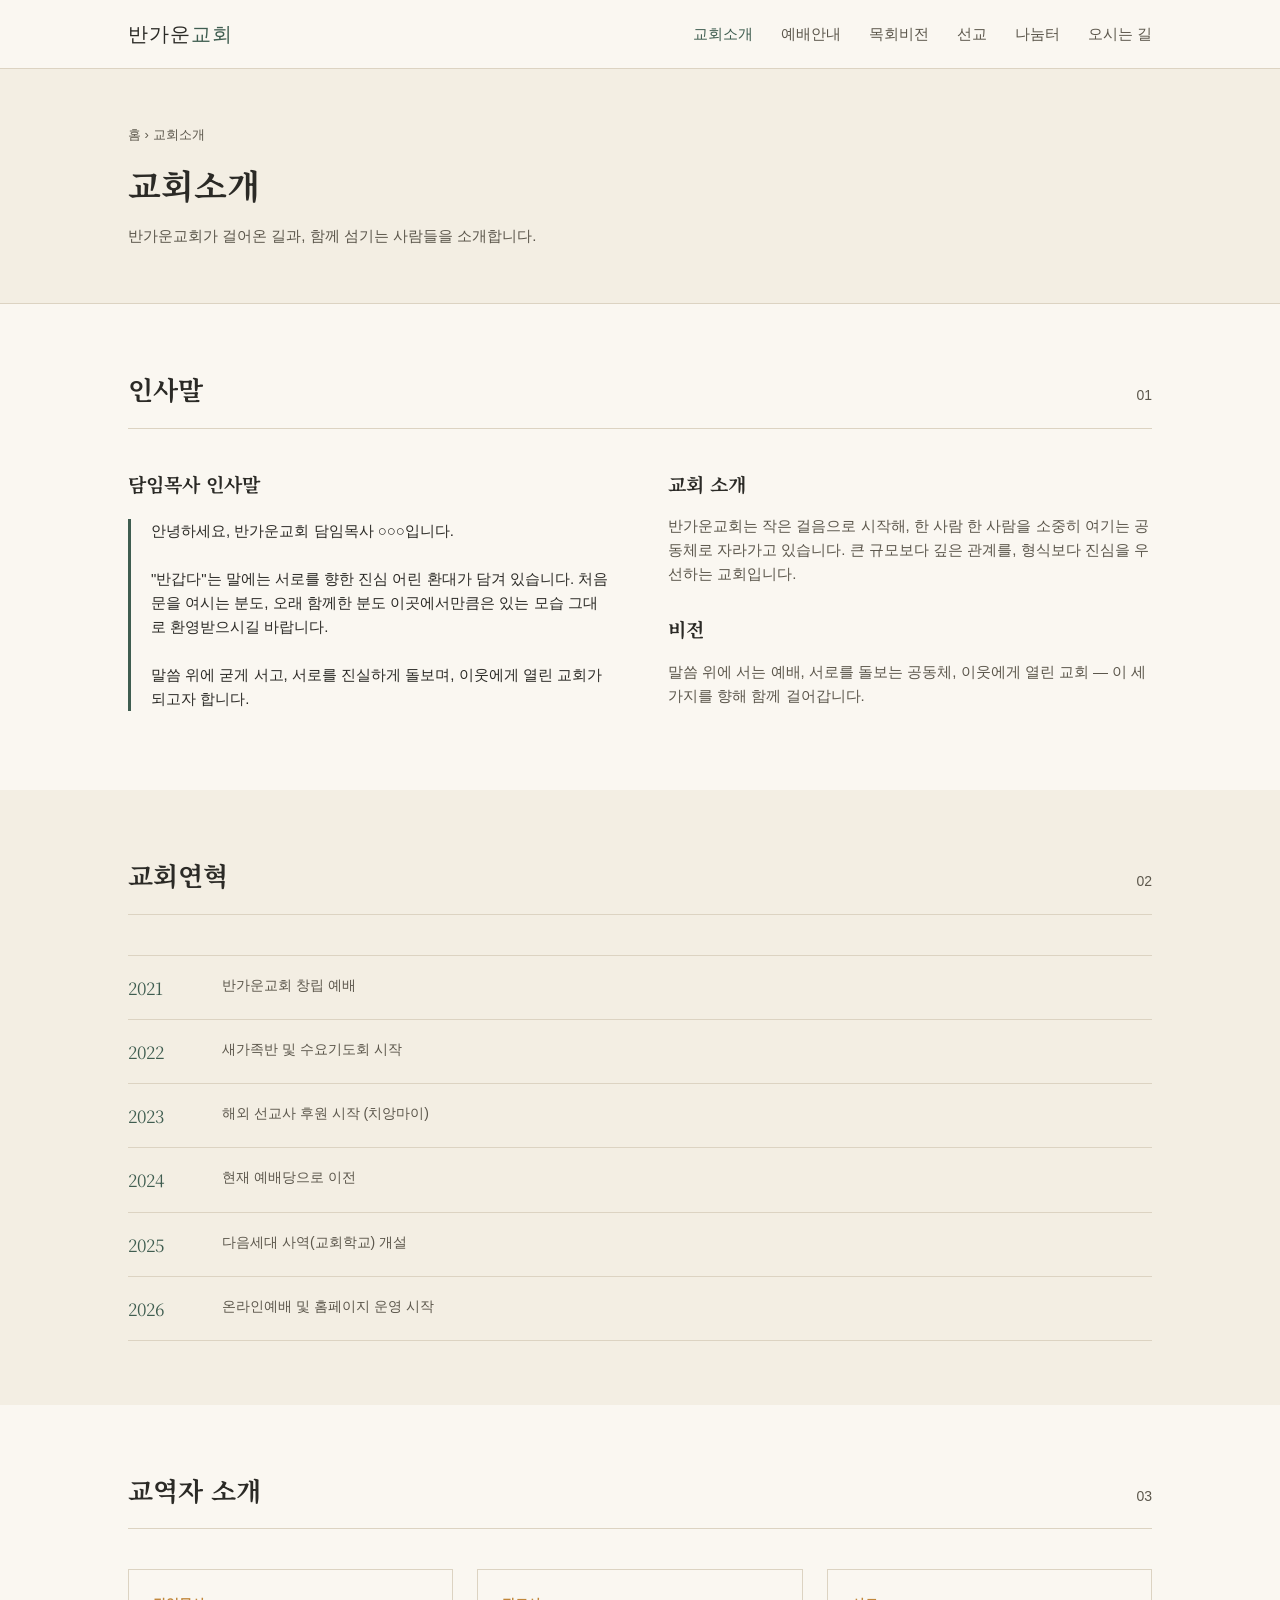
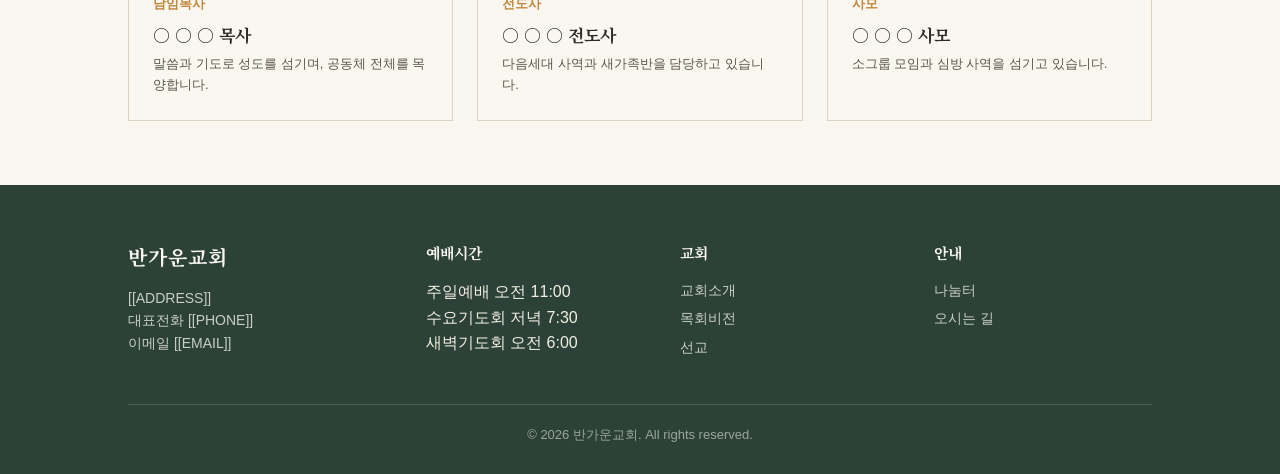
==== about.html @ 394cb0d4 "Add files via upload" ====
<!DOCTYPE html>
<html lang="ko">
<head>
<meta charset="UTF-8">
<meta name="viewport" content="width=device-width, initial-scale=1.0">
<title>교회소개 | 반가운교회</title>
<link rel="preconnect" href="https://fonts.googleapis.com">
<link href="https://fonts.googleapis.com/css2?family=Noto+Serif+KR:wght@400;500;700&family=Pretendard:wght@400;500;600&display=swap" rel="stylesheet">
<link rel="stylesheet" href="assets/style.css">
</head>
<body>

<header>
  <div class="nav-inner">
    <a href="index.html" class="logo">반가운<span>교회</span></a>
    <nav><ul id="navList">
      <li><a href="about.html" class="active">교회소개</a></li>
      <li><a href="service.html">예배안내</a></li>
      <li><a href="vision.html">목회비전</a></li>
      <li><a href="missions.html">선교</a></li>
      <li><a href="news.html">나눔터</a></li>
      <li><a href="contact.html">오시는 길</a></li>
    </ul></nav>
    <button class="nav-toggle" id="navToggle" aria-label="메뉴 열기">☰</button>
  </div>
</header>

<div class="page-head">
  <div class="wrap">
    <span class="crumb">홈 › 교회소개</span>
    <h1>교회소개</h1>
    <p>반가운교회가 걸어온 길과, 함께 섬기는 사람들을 소개합니다.</p>
  </div>
</div>

<main>

  <section>
    <div class="wrap">
      <div class="section-head"><h2>인사말</h2><span class="section-num">01</span></div>
      <div class="about-grid">
        <div>
          <h3>담임목사 인사말</h3>
          <div class="greeting-box">
            <p>안녕하세요, 반가운교회 담임목사 ○○○입니다.<br><br>
            "반갑다"는 말에는 서로를 향한 진심 어린 환대가 담겨 있습니다.
            처음 문을 여시는 분도, 오래 함께한 분도 이곳에서만큼은
            있는 모습 그대로 환영받으시길 바랍니다.<br><br>
            말씀 위에 굳게 서고, 서로를 진실하게 돌보며,
            이웃에게 열린 교회가 되고자 합니다.</p>
          </div>
        </div>
        <div>
          <h3>교회 소개</h3>
          <p>반가운교회는 작은 걸음으로 시작해, 한 사람 한 사람을
          소중히 여기는 공동체로 자라가고 있습니다. 큰 규모보다
          깊은 관계를, 형식보다 진심을 우선하는 교회입니다.</p>
          <h3 style="margin-top:28px;">비전</h3>
          <p>말씀 위에 서는 예배, 서로를 돌보는 공동체,
          이웃에게 열린 교회 — 이 세 가지를 향해 함께 걸어갑니다.</p>
        </div>
      </div>
    </div>
  </section>

  <section class="alt">
    <div class="wrap">
      <div class="section-head"><h2>교회연혁</h2><span class="section-num">02</span></div>
      <div class="timeline">
        <div class="timeline-item"><div class="year">2021</div><div class="desc">반가운교회 창립 예배</div></div>
        <div class="timeline-item"><div class="year">2022</div><div class="desc">새가족반 및 수요기도회 시작</div></div>
        <div class="timeline-item"><div class="year">2023</div><div class="desc">해외 선교사 후원 시작 (치앙마이)</div></div>
        <div class="timeline-item"><div class="year">2024</div><div class="desc">현재 예배당으로 이전</div></div>
        <div class="timeline-item"><div class="year">2025</div><div class="desc">다음세대 사역(교회학교) 개설</div></div>
        <div class="timeline-item"><div class="year">2026</div><div class="desc">온라인예배 및 홈페이지 운영 시작</div></div>
      </div>
    </div>
  </section>

  <section>
    <div class="wrap">
      <div class="section-head"><h2>교역자 소개</h2><span class="section-num">03</span></div>
      <div class="staff-grid">
        <div class="staff-card">
          <div class="role">담임목사</div>
          <h3>○ ○ ○ 목사</h3>
          <p>말씀과 기도로 성도를 섬기며, 공동체 전체를 목양합니다.</p>
        </div>
        <div class="staff-card">
          <div class="role">전도사</div>
          <h3>○ ○ ○ 전도사</h3>
          <p>다음세대 사역과 새가족반을 담당하고 있습니다.</p>
        </div>
        <div class="staff-card">
          <div class="role">사모</div>
          <h3>○ ○ ○ 사모</h3>
          <p>소그룹 모임과 심방 사역을 섬기고 있습니다.</p>
        </div>
      </div>
    </div>
  </section>

</main>

<footer>
  <div class="wrap">
    <div class="footer-grid">
      <div>
        <span class="logo serif">반가운교회</span>
        <p>[[ADDRESS]]<br>대표전화 [[PHONE]]<br>이메일 [[EMAIL]]</p>
      </div>
      <div>
        <h3>예배시간</h3>
        <ul><li>주일예배 오전 11:00</li><li>수요기도회 저녁 7:30</li><li>새벽기도회 오전 6:00</li></ul>
      </div>
      <div>
        <h3>교회</h3>
        <ul>
          <li><a href="about.html">교회소개</a></li>
          <li><a href="vision.html">목회비전</a></li>
          <li><a href="missions.html">선교</a></li>
        </ul>
      </div>
      <div>
        <h3>안내</h3>
        <ul>
          <li><a href="news.html">나눔터</a></li>
          <li><a href="contact.html">오시는 길</a></li>
        </ul>
      </div>
    </div>
    <div class="foot-line">© <span class="foot-year"></span> 반가운교회. All rights reserved.</div>
  </div>
</footer>

<script src="assets/site.js"></script>
</body>
</html>
---- assets/style.css ----
:root{
  --paper:#FAF7F1;
  --paper-warm:#F3EEE3;
  --ink:#2B2A26;
  --ink-soft:#5C574C;
  --green:#3F5D50;
  --green-deep:#2C4137;
  --ochre:#C1873B;
  --line:#DCD3C2;
}
*{box-sizing:border-box;}
html{scroll-behavior:smooth;}
body{
  margin:0;
  background:var(--paper);
  color:var(--ink);
  font-family:'Pretendard', -apple-system, sans-serif;
  line-height:1.6;
}
h1,h2,h3,.serif{
  font-family:'Noto Serif KR', serif;
  font-weight:700;
  color:var(--ink);
  margin:0;
}
a{color:inherit; text-decoration:none;}
.wrap{max-width:1080px; margin:0 auto; padding:0 28px;}
img{max-width:100%;}

/* Header */
header{
  position:sticky; top:0; z-index:50;
  background:rgba(250,247,241,0.94);
  backdrop-filter:blur(6px);
  border-bottom:1px solid var(--line);
}
.nav-inner{
  display:flex; align-items:center; justify-content:space-between;
  padding:18px 28px; max-width:1080px; margin:0 auto;
}
.logo{font-size:20px; letter-spacing:1px;}
.logo span{color:var(--green);}
nav ul{list-style:none; display:flex; gap:28px; margin:0; padding:0;}
nav a{font-size:15px; color:var(--ink-soft); transition:color .2s;}
nav a:hover, nav a.active{color:var(--green);}
.nav-toggle{display:none; background:none; border:none; font-size:24px; cursor:pointer; color:var(--ink);}

/* Page header (sub pages) */
.page-head{padding:56px 0 40px; border-bottom:1px solid var(--line); background:var(--paper-warm);}
.page-head .crumb{font-size:13px; color:var(--ink-soft); margin-bottom:12px; display:block;}
.page-head h1{font-size:34px;}
.page-head p{color:var(--ink-soft); margin-top:12px; max-width:560px; font-size:15px;}

/* Hero (home only) */
.hero{padding:88px 0 72px; display:grid; grid-template-columns:1.1fr 0.9fr; gap:40px; align-items:center;}
.hero-eyebrow{font-size:14px; color:var(--green); font-weight:600; margin-bottom:18px; display:block;}
.hero h1{font-size:42px; line-height:1.35; margin-bottom:22px;}
.hero p{font-size:16px; color:var(--ink-soft); max-width:440px; margin-bottom:30px;}
.btn-row{display:flex; gap:14px; flex-wrap:wrap;}
.btn{display:inline-block; padding:13px 26px; font-size:15px; font-weight:500; border-radius:2px; transition:all .2s; border:1px solid transparent; cursor:pointer;}
.btn-primary{background:var(--green); color:var(--paper);}
.btn-primary:hover{background:var(--green-deep);}
.btn-ghost{border-color:var(--ink); color:var(--ink);}
.btn-ghost:hover{background:var(--ink); color:var(--paper);}
.hero-art{width:100%; height:auto;}

/* Sections */
section{padding:64px 0;}
.section-head{display:flex; align-items:baseline; justify-content:space-between; border-bottom:1px solid var(--line); padding-bottom:18px; margin-bottom:40px;}
.section-head h2{font-size:26px;}
.section-num{font-size:14px; color:var(--ink-soft);}
.alt{background:var(--paper-warm);}

/* Quick nav cards (home) */
.quick-grid{display:grid; grid-template-columns:repeat(4,1fr); gap:1px; background:var(--line); border:1px solid var(--line);}
.quick-item{background:var(--paper); padding:28px 22px; transition:background .2s;}
.quick-item:hover{background:var(--paper-warm);}
.quick-item .num{font-size:13px; color:var(--ochre); font-weight:600; margin-bottom:10px; display:block;}
.quick-item h3{font-size:17px; margin-bottom:8px;}
.quick-item p{font-size:13px; color:var(--ink-soft); margin:0;}

/* 교회소개 */
.about-grid{display:grid; grid-template-columns:1fr 1fr; gap:56px;}
.about-grid h3{font-size:19px; margin-bottom:10px;}
.about-grid p{color:var(--ink-soft); font-size:15px;}
.greeting-box{border-left:3px solid var(--green); padding-left:20px; margin-top:20px;}
.greeting-box p{color:var(--ink);}

.timeline{border-top:1px solid var(--line); margin-top:8px;}
.timeline-item{display:flex; gap:24px; padding:18px 0; border-bottom:1px solid var(--line);}
.timeline-item .year{font-family:'Noto Serif KR', serif; font-size:17px; color:var(--green); width:70px; flex:none;}
.timeline-item .desc{font-size:14px; color:var(--ink-soft);}

.staff-grid{display:grid; grid-template-columns:repeat(3,1fr); gap:24px; margin-top:12px;}
.staff-card{background:var(--paper); border:1px solid var(--line); padding:24px;}
.staff-card .role{font-size:13px; color:var(--ochre); font-weight:600; margin-bottom:6px;}
.staff-card h3{font-size:17px; margin-bottom:6px;}
.staff-card p{font-size:13px; color:var(--ink-soft); margin:0;}

/* 예배안내 */
.service-list{display:grid; grid-template-columns:repeat(3, 1fr); gap:1px; background:var(--line); border:1px solid var(--line);}
.service-item{background:var(--paper); padding:28px 24px;}
.service-item .day{font-size:14px; color:var(--ochre); font-weight:600; margin-bottom:8px;}
.service-item .time{font-size:22px; font-family:'Noto Serif KR', serif; margin-bottom:6px;}
.service-item .desc{font-size:14px; color:var(--ink-soft);}
.online-note{margin-top:28px; padding:24px; background:var(--paper);}
.online-note span{font-size:15px; display:block; margin-bottom:16px;}
.video-frame{position:relative; width:100%; padding-top:56.25%; background:#000;}
.video-frame iframe{position:absolute; top:0; left:0; width:100%; height:100%; border:0;}

/* 목회비전 */
.vision-grid{display:grid; grid-template-columns:1fr 1fr; gap:24px;}
.vision-card{background:var(--paper); border:1px solid var(--line); padding:30px;}
.vision-card .tag{font-size:13px; color:var(--green); font-weight:600; margin-bottom:12px; display:block;}
.vision-card h3{font-size:19px; margin-bottom:10px;}
.vision-card p{font-size:14px; color:var(--ink-soft); margin:0;}

.group-list{display:grid; grid-template-columns:repeat(3,1fr); gap:24px;}
.group-card{border:1px solid var(--line); padding:24px; background:var(--paper-warm);}
.group-card h3{font-size:17px; margin-bottom:8px;}
.group-card p{font-size:13px; color:var(--ink-soft); margin:0;}

/* 선교 */
.mission-tabs{display:flex; gap:8px; margin-bottom:28px;}
.tab-btn{padding:10px 20px; font-size:14px; border:1px solid var(--line); background:var(--paper); cursor:pointer; color:var(--ink-soft);}
.tab-btn.active{background:var(--green); color:var(--paper); border-color:var(--green);}
.mission-grid{display:grid; grid-template-columns:repeat(3,1fr); gap:20px;}
.mission-card{border:1px solid var(--line); background:var(--paper); padding:22px;}
.mission-card .field{font-size:12px; color:var(--ochre); font-weight:600; margin-bottom:8px;}
.mission-card h3{font-size:16px; margin-bottom:6px;}
.mission-card p{font-size:13px; color:var(--ink-soft); margin:0;}

/* 나눔터 (게시판형) */
.board-tabs{display:flex; gap:8px; margin-bottom:8px;}
.notice-list{border-top:1px solid var(--line);}
.notice-item{border-bottom:1px solid var(--line);}
.notice-item summary{
  display:flex; justify-content:space-between; gap:20px; padding:20px 4px;
  cursor:pointer; list-style:none;
}
.notice-item summary::-webkit-details-marker{display:none;}
.notice-item .tag{font-size:12px; color:var(--green); border:1px solid var(--green); padding:2px 8px; margin-right:12px; white-space:nowrap;}
.notice-item .title{font-size:15px;}
.notice-item .date{font-size:14px; color:var(--ink-soft); white-space:nowrap;}
.notice-item .body{padding:0 4px 22px; font-size:14px; color:var(--ink-soft); border-top:1px dashed var(--line); margin-top:2px; padding-top:16px;}

/* 신청/문의 폼 */
.apply-box{margin-top:0; background:var(--paper); border:1px solid var(--line); padding:32px; scroll-margin-top:90px;}
.apply-desc{font-size:14px; color:var(--ink-soft); margin:8px 0 20px;}
.apply-box .form-row{display:flex; gap:14px; margin-bottom:14px;}
.apply-box input, .apply-box textarea, .apply-box select{
  width:100%; padding:12px 14px; border:1px solid var(--line); background:var(--paper);
  font-family:inherit; font-size:14px; color:var(--ink); margin-bottom:14px;
}
.apply-box textarea{resize:vertical;}
.apply-box button{border:none;}
@media(max-width:600px){ .apply-box .form-row{flex-direction:column; gap:0;} }

/* 지도 */
.map-box{border:1px solid var(--line); overflow:hidden; margin-top:16px;}

/* Footer */
footer{background:var(--green-deep); color:var(--paper-warm); padding:56px 0 28px; margin-top:0;}
.footer-grid{display:grid; grid-template-columns:1.2fr 1fr 1fr 1fr; gap:36px; margin-bottom:36px;}
footer h3{color:var(--paper); font-size:15px; margin-bottom:14px;}
footer p, footer a{color:#C9CFC8; font-size:14px;}
footer p a, footer li a{display:block; margin-bottom:6px;}
footer .logo{color:var(--paper); margin-bottom:14px; display:block;}
footer ul{list-style:none; margin:0; padding:0;}
.foot-line{border-top:1px solid rgba(255,255,255,0.15); padding-top:20px; font-size:13px; color:#9BA79E; text-align:center;}

@media (max-width:900px){
  .hero{grid-template-columns:1fr; padding-top:48px;}
  .hero h1{font-size:30px;}
  .about-grid, .footer-grid{grid-template-columns:1fr; gap:32px;}
  .service-list, .quick-grid, .vision-grid, .staff-grid, .group-list, .mission-grid{grid-template-columns:1fr;}
  nav ul{
    position:absolute; top:100%; left:0; right:0; background:var(--paper);
    flex-direction:column; gap:0; border-bottom:1px solid var(--line); display:none;
  }
  nav ul.open{display:flex;}
  nav li{border-top:1px solid var(--line);}
  nav a{display:block; padding:16px 28px;}
  .nav-toggle{display:block;}
  .mission-tabs, .board-tabs{flex-wrap:wrap;}
}
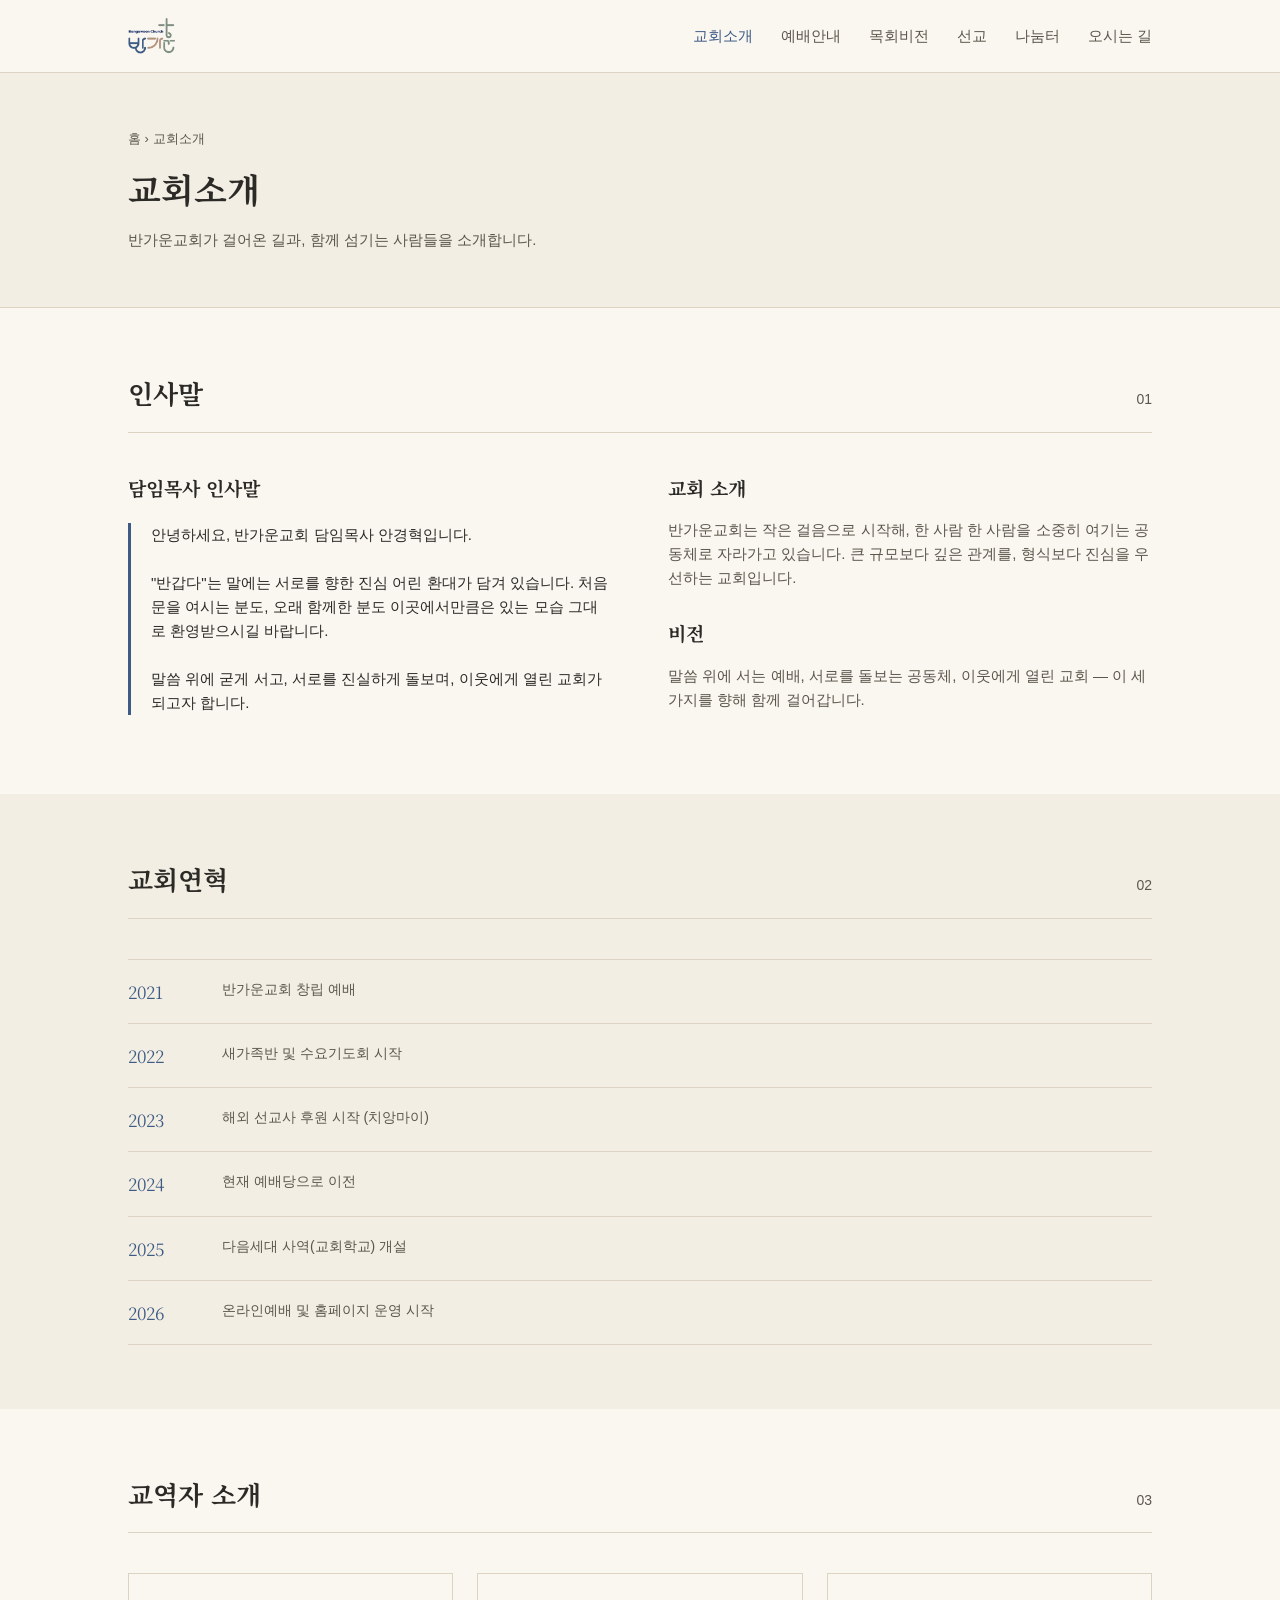
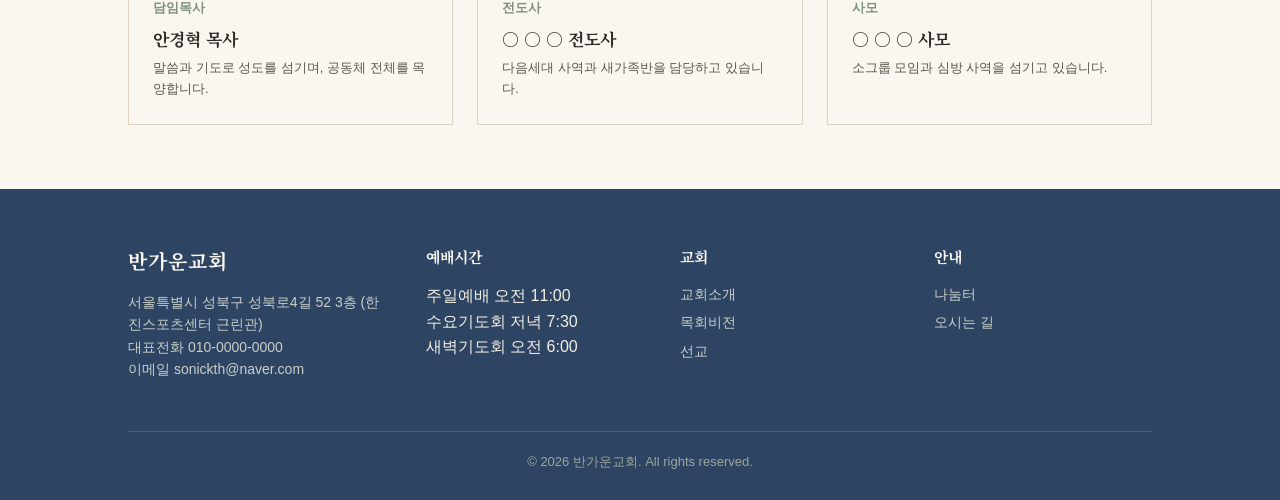
==== commit f51fa3cf: "Add files via upload 데이터베이스 연결" ====
--- a/about.html
+++ b/about.html
@@ -7,12 +7,13 @@
 <link rel="preconnect" href="https://fonts.googleapis.com">
 <link href="https://fonts.googleapis.com/css2?family=Noto+Serif+KR:wght@400;500;700&family=Pretendard:wght@400;500;600&display=swap" rel="stylesheet">
 <link rel="stylesheet" href="assets/style.css">
+<link rel="icon" type="image/png" href="assets/logo.png">
 </head>
 <body>
 
 <header>
   <div class="nav-inner">
-    <a href="index.html" class="logo">반가운<span>교회</span></a>
+    <a href="index.html" class="logo"><img src="assets/logo.png" alt="반가운교회 Bangawoon Church" class="logo-img"></a>
     <nav><ul id="navList">
       <li><a href="about.html" class="active">교회소개</a></li>
       <li><a href="service.html">예배안내</a></li>
@@ -42,7 +43,7 @@
         <div>
           <h3>담임목사 인사말</h3>
           <div class="greeting-box">
-            <p>안녕하세요, 반가운교회 담임목사 ○○○입니다.<br><br>
+            <p>안녕하세요, 반가운교회 담임목사 안경혁입니다.<br><br>
             "반갑다"는 말에는 서로를 향한 진심 어린 환대가 담겨 있습니다.
             처음 문을 여시는 분도, 오래 함께한 분도 이곳에서만큼은
             있는 모습 그대로 환영받으시길 바랍니다.<br><br>
@@ -83,7 +84,7 @@
       <div class="staff-grid">
         <div class="staff-card">
           <div class="role">담임목사</div>
-          <h3>○ ○ ○ 목사</h3>
+          <h3>안경혁 목사</h3>
           <p>말씀과 기도로 성도를 섬기며, 공동체 전체를 목양합니다.</p>
         </div>
         <div class="staff-card">
@@ -106,8 +107,8 @@
   <div class="wrap">
     <div class="footer-grid">
       <div>
-        <span class="logo serif">반가운교회</span>
-        <p>[[ADDRESS]]<br>대표전화 [[PHONE]]<br>이메일 [[EMAIL]]</p>
+        <span class="logo-text">반가운교회</span>
+        <p>서울특별시 성북구 성북로4길 52 3층 (한진스포츠센터 근린관)<br>대표전화 010-0000-0000<br>이메일 sonickth@naver.com</p>
       </div>
       <div>
         <h3>예배시간</h3>
--- a/assets/style.css
+++ b/assets/style.css
@@ -3,9 +3,9 @@
   --paper-warm:#F3EEE3;
   --ink:#2B2A26;
   --ink-soft:#5C574C;
-  --green:#3F5D50;
-  --green-deep:#2C4137;
-  --ochre:#C1873B;
+  --green:#3E5B85;
+  --green-deep:#2D4463;
+  --ochre:#7E9080;
   --line:#DCD3C2;
 }
 *{box-sizing:border-box;}
@@ -40,6 +40,8 @@
 }
 .logo{font-size:20px; letter-spacing:1px;}
 .logo span{color:var(--green);}
+.logo-img{height:36px; width:auto; display:block;}
+footer .logo-text{color:var(--paper); font-size:20px; letter-spacing:1px; margin-bottom:14px; display:block; font-family:'Noto Serif KR', serif; font-weight:700;}
 nav ul{list-style:none; display:flex; gap:28px; margin:0; padding:0;}
 nav a{font-size:15px; color:var(--ink-soft); transition:color .2s;}
 nav a:hover, nav a.active{color:var(--green);}
@@ -143,6 +145,17 @@
 .notice-item .title{font-size:15px;}
 .notice-item .date{font-size:14px; color:var(--ink-soft); white-space:nowrap;}
 .notice-item .body{padding:0 4px 22px; font-size:14px; color:var(--ink-soft); border-top:1px dashed var(--line); margin-top:2px; padding-top:16px;}
+.post-form{background:var(--paper); border:1px solid var(--line); padding:26px; margin-bottom:28px; display:none;}
+.post-form.open{display:block;}
+.post-form .form-row{display:flex; gap:14px; margin-bottom:14px;}
+.post-form input, .post-form select, .post-form textarea{
+  width:100%; padding:12px 14px; border:1px solid var(--line); background:var(--paper);
+  font-family:inherit; font-size:14px; color:var(--ink); margin-bottom:14px;
+}
+.post-form textarea{resize:vertical;}
+.fb-banner{background:#FFF4E5; border:1px solid #E8C88A; padding:14px 18px; font-size:13px; color:#7A5B1F; margin-bottom:24px;}
+.empty-note{padding:24px 0; color:var(--ink-soft); font-size:14px;}
+@media(max-width:600px){ .post-form .form-row{flex-direction:column; gap:0;} }
 
 /* 신청/문의 폼 */
 .apply-box{margin-top:0; background:var(--paper); border:1px solid var(--line); padding:32px; scroll-margin-top:90px;}
